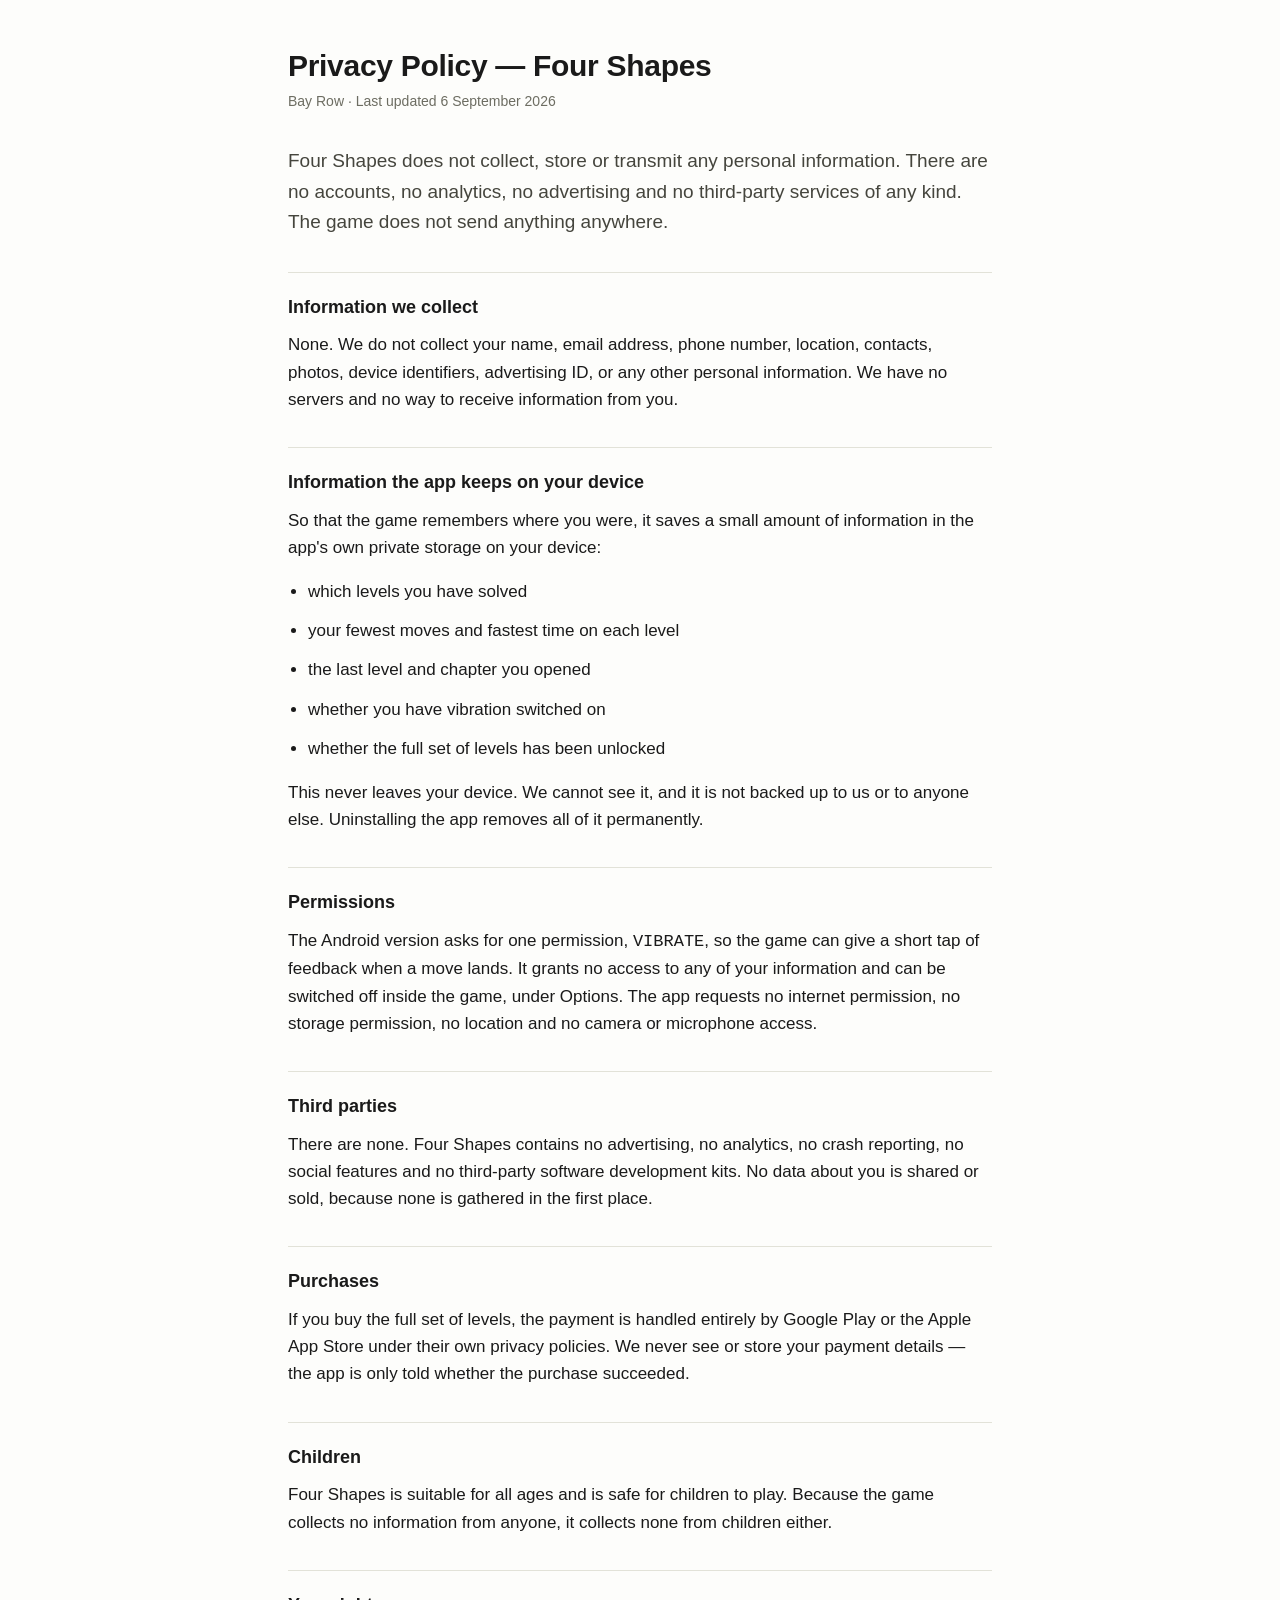
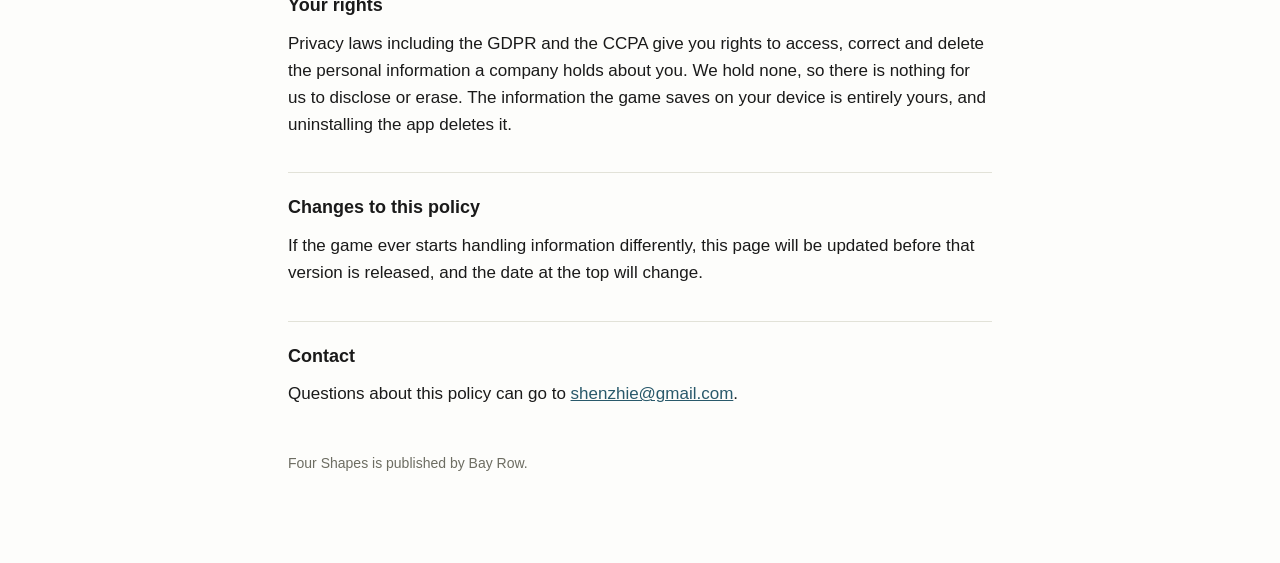
==== privacy.html @ fbc21b6e "Add files via upload" ====
<!doctype html>
<html lang="en">
<head>
<meta charset="utf-8">
<meta name="viewport" content="width=device-width,initial-scale=1">
<title>Four Shapes — Privacy Policy</title>
<style>
  :root { color-scheme: light dark; }
  body {
    margin: 0 auto; padding: 48px 22px 90px; max-width: 44rem;
    font: 17px/1.6 -apple-system, BlinkMacSystemFont, "Segoe UI", Roboto, Helvetica, Arial, sans-serif;
    color: #1a1a1a; background: #fdfdfb;
  }
  @media (prefers-color-scheme: dark) {
    body { color: #e9e9e4; background: #16160f; }
    a { color: #7fb8c6; }
    .lead { color: #b6b6ac !important; }
    h2 { border-color: #33332a !important; }
    .meta { color: #85857a !important; }
  }
  h1 { font-size: 30px; line-height: 1.2; margin: 0 0 6px; letter-spacing: -0.01em; }
  .meta { color: #6d6d62; font-size: 14px; margin: 0 0 34px; }
  .lead { font-size: 19px; color: #45453d; margin: 0 0 34px; }
  h2 { font-size: 18px; margin: 34px 0 10px; padding-top: 20px; border-top: 1px solid #e2e2d8; }
  p, li { margin: 0 0 12px; }
  ul { padding-left: 1.25rem; }
  a { color: #29596b; }
  footer { margin-top: 44px; font-size: 14px; color: #6d6d62; }
</style>
</head>
<body>

<h1>Privacy Policy — Four Shapes</h1>
<p class="meta">Bay Row · Last updated 6 September 2026</p>

<p class="lead">Four Shapes does not collect, store or transmit any personal
information. There are no accounts, no analytics, no advertising and no
third-party services of any kind. The game does not send anything anywhere.</p>

<h2>Information we collect</h2>
<p>None. We do not collect your name, email address, phone number, location,
contacts, photos, device identifiers, advertising ID, or any other personal
information. We have no servers and no way to receive information from you.</p>

<h2>Information the app keeps on your device</h2>
<p>So that the game remembers where you were, it saves a small amount of
information in the app's own private storage on your device:</p>
<ul>
  <li>which levels you have solved</li>
  <li>your fewest moves and fastest time on each level</li>
  <li>the last level and chapter you opened</li>
  <li>whether you have vibration switched on</li>
  <li>whether the full set of levels has been unlocked</li>
</ul>
<p>This never leaves your device. We cannot see it, and it is not backed up to
us or to anyone else. Uninstalling the app removes all of it permanently.</p>

<h2>Permissions</h2>
<p>The Android version asks for one permission, <code>VIBRATE</code>, so the
game can give a short tap of feedback when a move lands. It grants no access to
any of your information and can be switched off inside the game, under Options.
The app requests no internet permission, no storage permission, no location and
no camera or microphone access.</p>

<h2>Third parties</h2>
<p>There are none. Four Shapes contains no advertising, no analytics, no crash
reporting, no social features and no third-party software development kits. No
data about you is shared or sold, because none is gathered in the first place.</p>

<h2>Purchases</h2>
<p>If you buy the full set of levels, the payment is handled entirely by Google
Play or the Apple App Store under their own privacy policies. We never see or
store your payment details — the app is only told whether the purchase
succeeded.</p>

<h2>Children</h2>
<p>Four Shapes is suitable for all ages and is safe for children to play. Because
the game collects no information from anyone, it collects none from children
either.</p>

<h2>Your rights</h2>
<p>Privacy laws including the GDPR and the CCPA give you rights to access,
correct and delete the personal information a company holds about you. We hold
none, so there is nothing for us to disclose or erase. The information the game
saves on your device is entirely yours, and uninstalling the app deletes it.</p>

<h2>Changes to this policy</h2>
<p>If the game ever starts handling information differently, this page will be
updated before that version is released, and the date at the top will change.</p>

<h2>Contact</h2>
<p>Questions about this policy can go to
<a href="mailto:shenzhie@gmail.com">shenzhie@gmail.com</a>.</p>

<footer>Four Shapes is published by Bay Row.</footer>

</body>
</html>
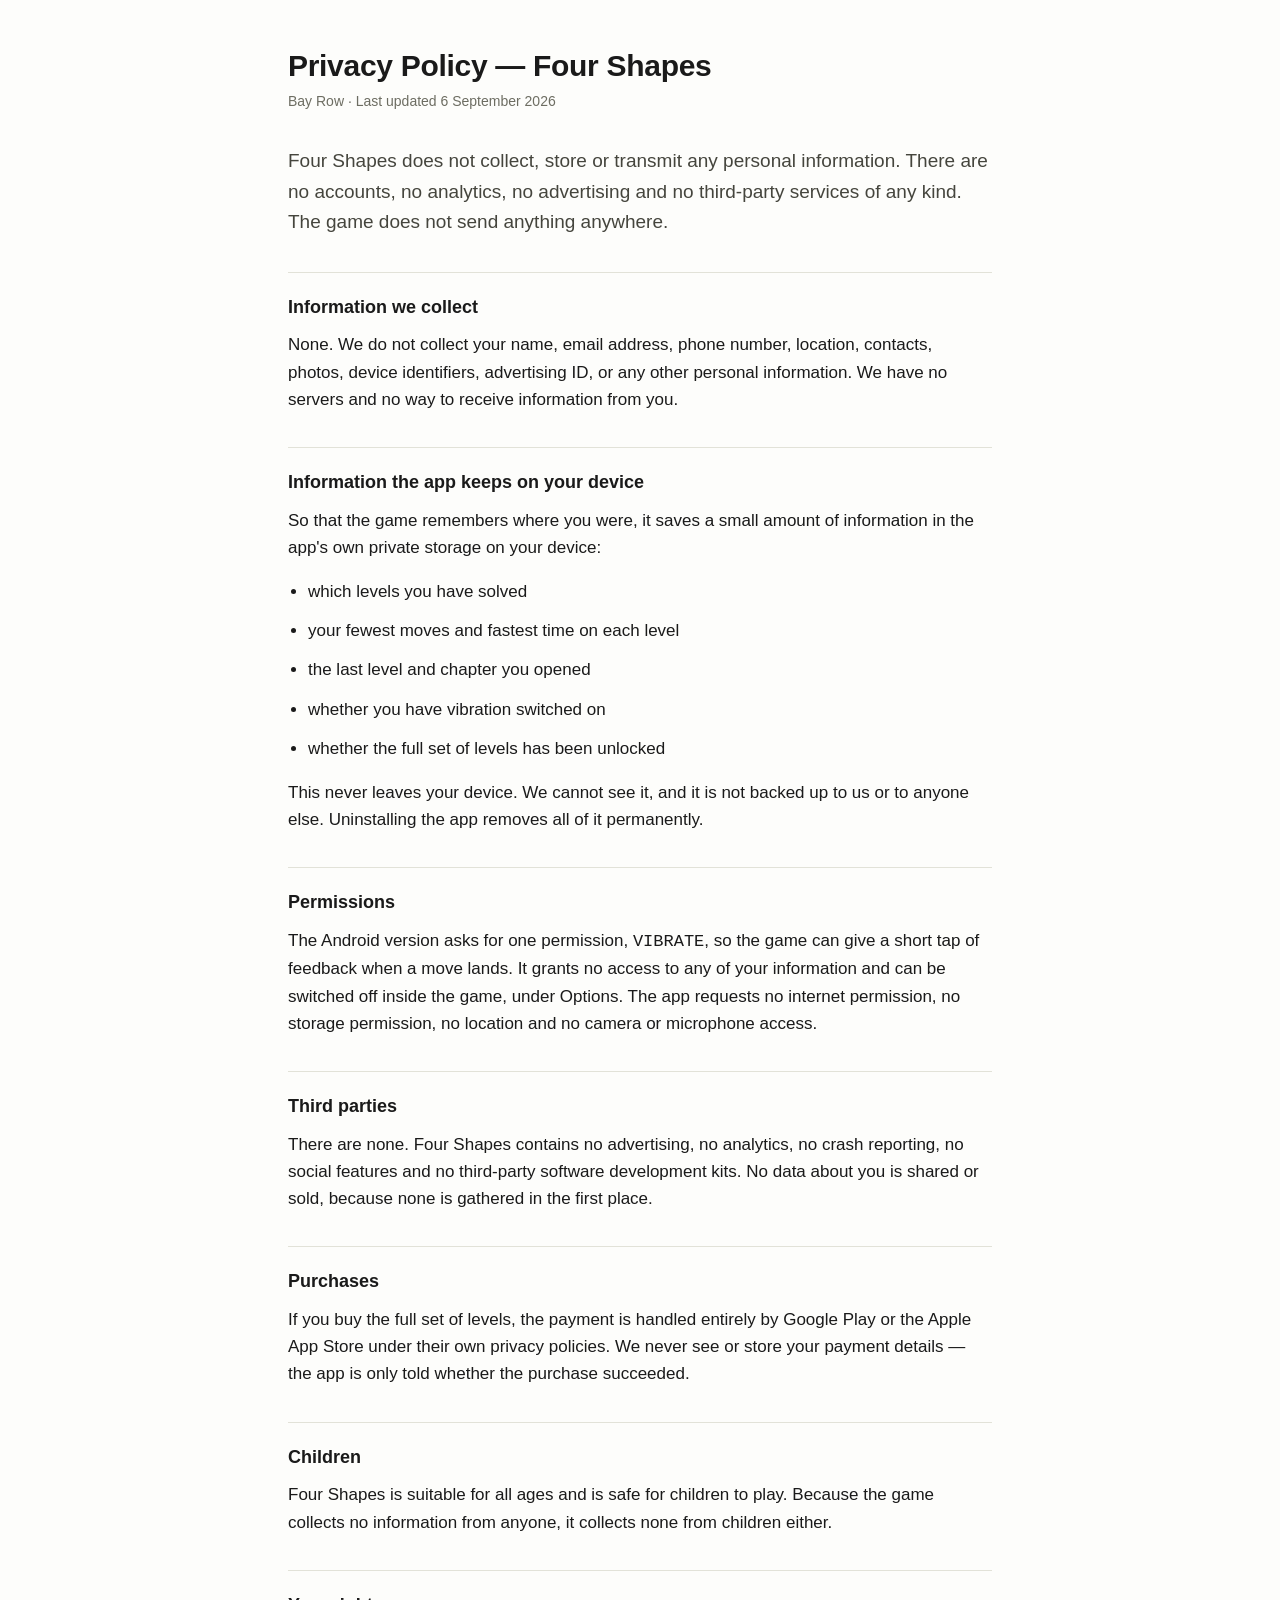
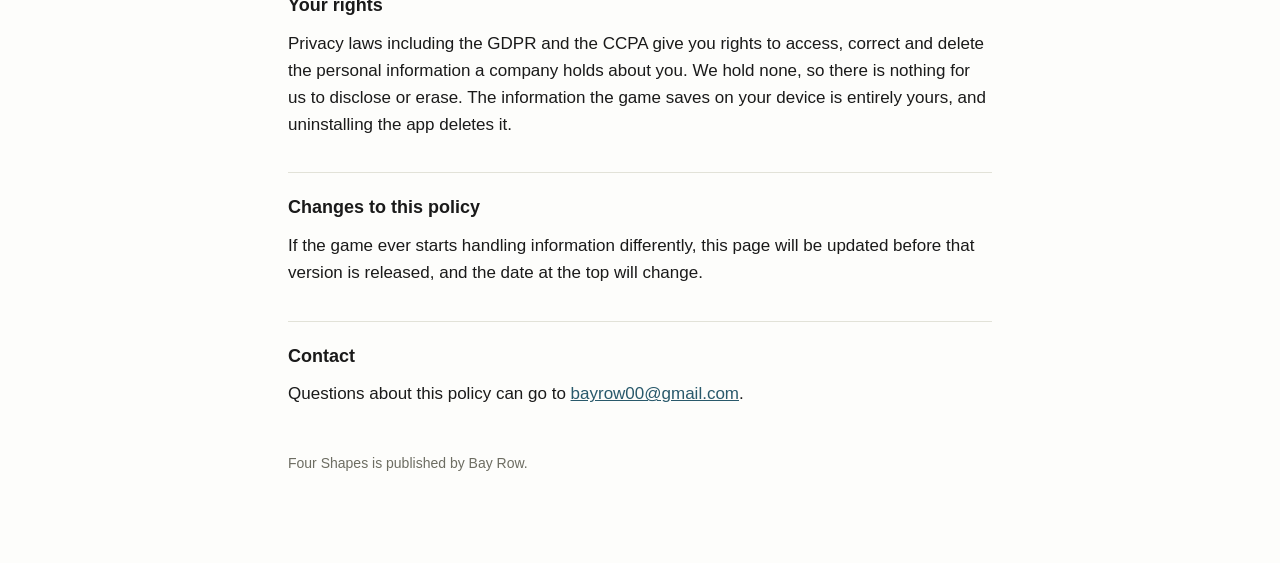
==== commit 8dd2b332: "Update contact email in privacy policy" ====
--- a/privacy.html
+++ b/privacy.html
@@ -90,7 +90,7 @@
 
 <h2>Contact</h2>
 <p>Questions about this policy can go to
-<a href="mailto:shenzhie@gmail.com">shenzhie@gmail.com</a>.</p>
+<a href="mailto:shenzhie@gmail.com">bayrow00@gmail.com</a>.</p>
 
 <footer>Four Shapes is published by Bay Row.</footer>
 
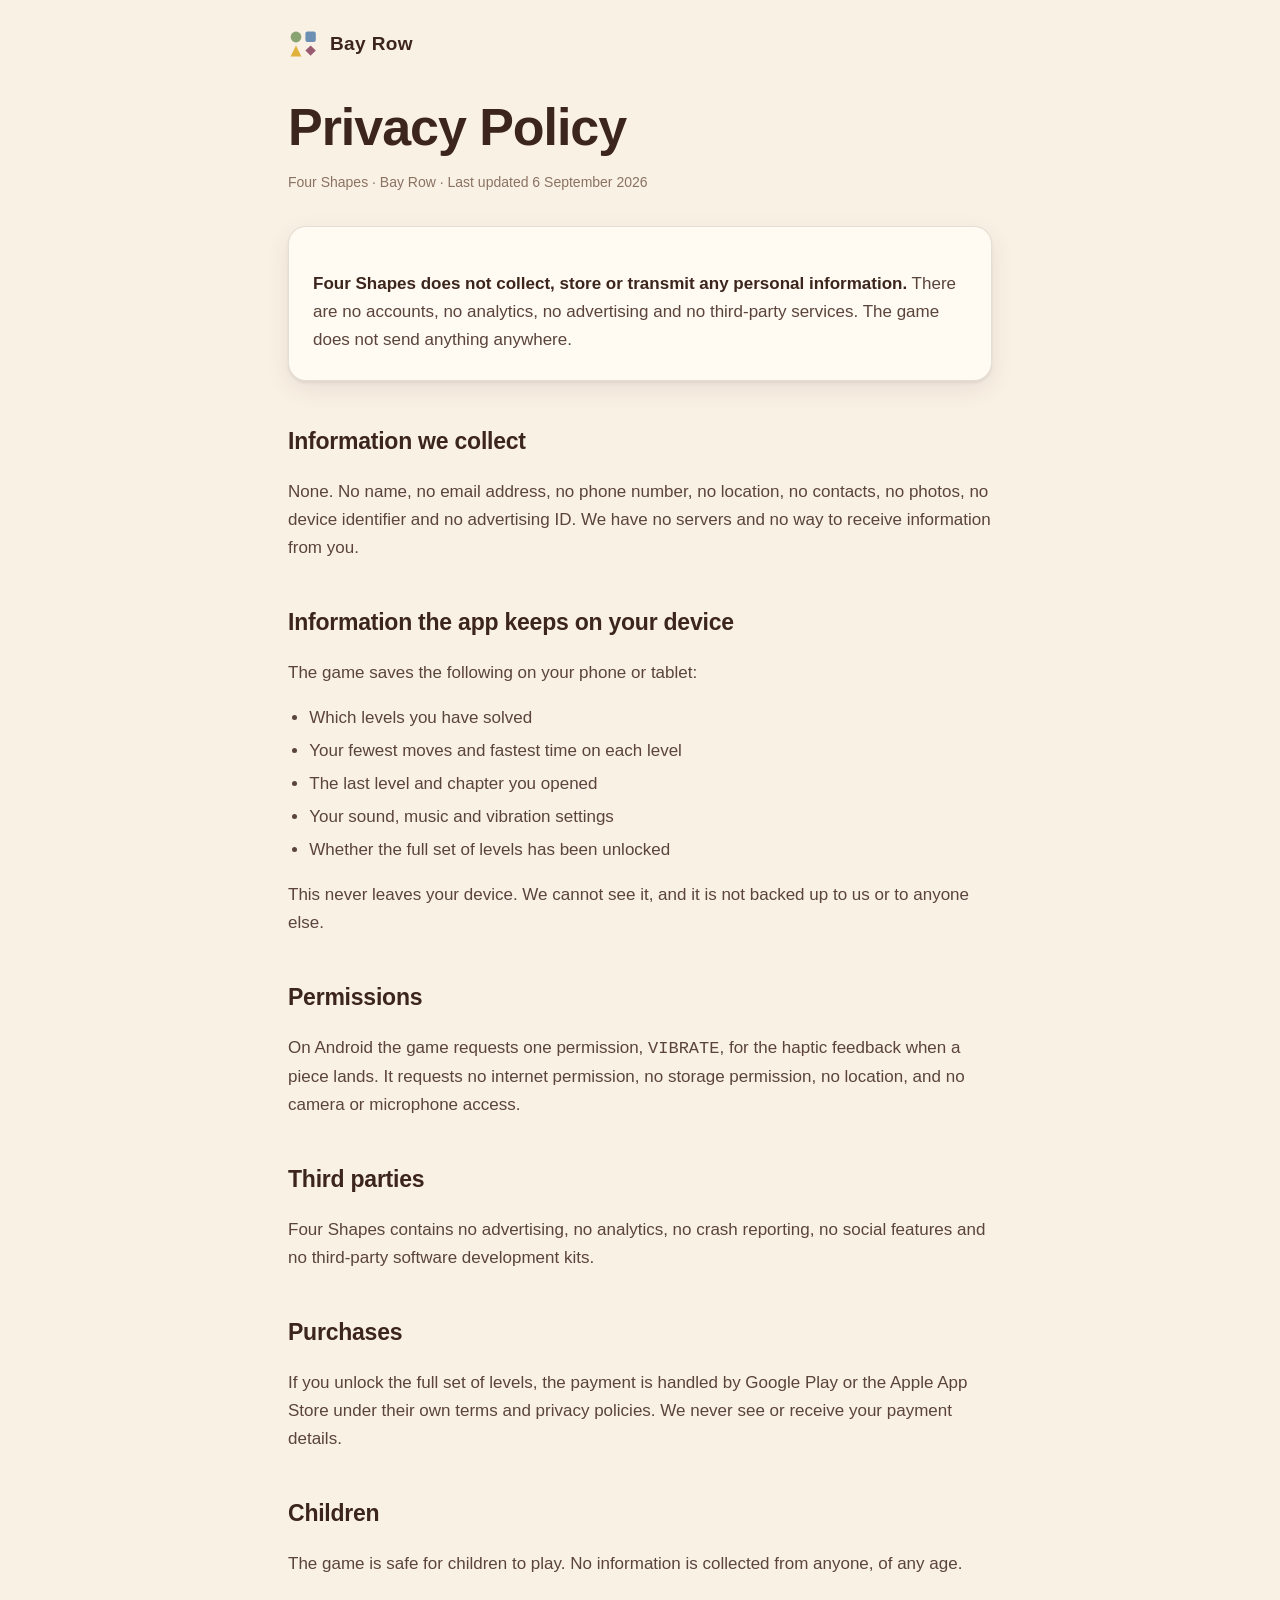
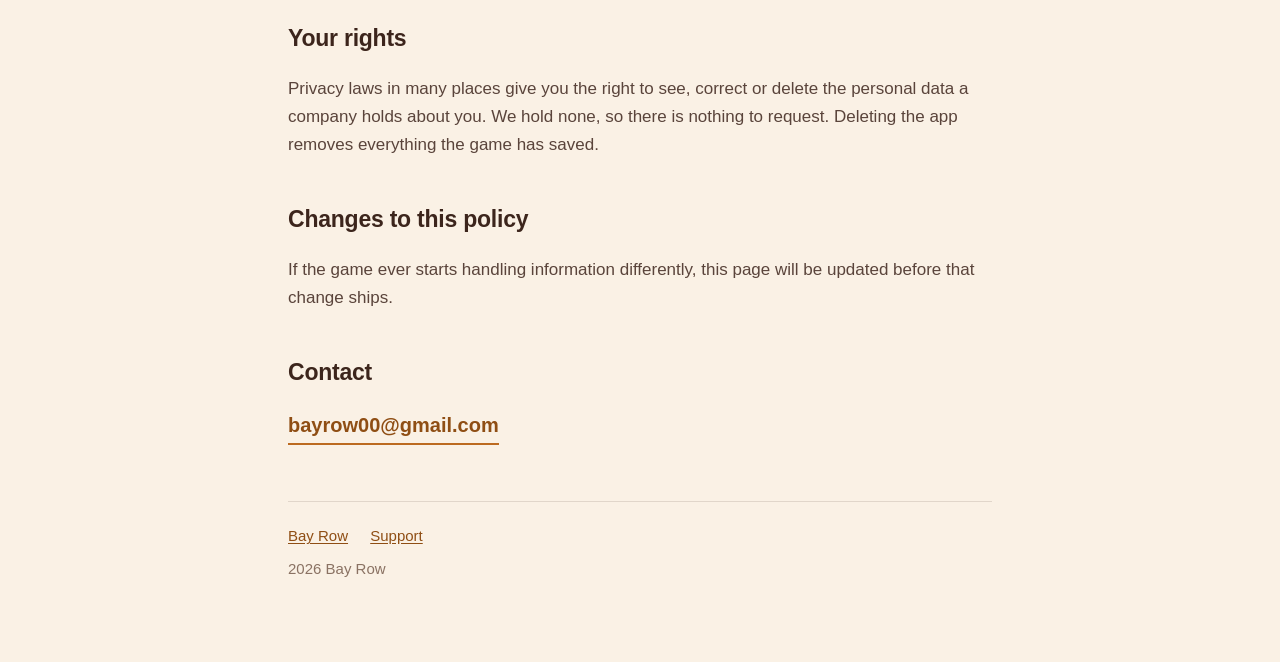
==== commit c35bb1c3: "Add files via upload" ====
--- a/privacy.html
+++ b/privacy.html
@@ -1,98 +1,96 @@
-<!doctype html>
+<!DOCTYPE html>
 <html lang="en">
 <head>
 <meta charset="utf-8">
-<meta name="viewport" content="width=device-width,initial-scale=1">
-<title>Four Shapes — Privacy Policy</title>
-<style>
-  :root { color-scheme: light dark; }
-  body {
-    margin: 0 auto; padding: 48px 22px 90px; max-width: 44rem;
-    font: 17px/1.6 -apple-system, BlinkMacSystemFont, "Segoe UI", Roboto, Helvetica, Arial, sans-serif;
-    color: #1a1a1a; background: #fdfdfb;
-  }
-  @media (prefers-color-scheme: dark) {
-    body { color: #e9e9e4; background: #16160f; }
-    a { color: #7fb8c6; }
-    .lead { color: #b6b6ac !important; }
-    h2 { border-color: #33332a !important; }
-    .meta { color: #85857a !important; }
-  }
-  h1 { font-size: 30px; line-height: 1.2; margin: 0 0 6px; letter-spacing: -0.01em; }
-  .meta { color: #6d6d62; font-size: 14px; margin: 0 0 34px; }
-  .lead { font-size: 19px; color: #45453d; margin: 0 0 34px; }
-  h2 { font-size: 18px; margin: 34px 0 10px; padding-top: 20px; border-top: 1px solid #e2e2d8; }
-  p, li { margin: 0 0 12px; }
-  ul { padding-left: 1.25rem; }
-  a { color: #29596b; }
-  footer { margin-top: 44px; font-size: 14px; color: #6d6d62; }
-</style>
+<meta name="viewport" content="width=device-width, initial-scale=1">
+<title>Privacy Policy — Four Shapes</title>
+<meta name="description" content="Four Shapes does not collect, store or transmit any personal information.">
+<meta name="color-scheme" content="light dark">
+<link rel="stylesheet" href="style.css">
 </head>
 <body>
+<div class="wrap">
 
-<h1>Privacy Policy — Four Shapes</h1>
-<p class="meta">Bay Row · Last updated 6 September 2026</p>
+<header class="bar">
+  <a href="./">
+    <svg width="30" height="30" viewBox="0 0 30 30" aria-hidden="true">
+      <circle cx="8" cy="8" r="5.4" fill="#8AA372"/>
+      <rect x="17.4" y="2.6" width="10.4" height="10.4" rx="2" fill="#6E8FB4"/>
+      <path d="M8 16.6 13.4 27.4 2.6 27.4Z" fill="#E0B23C"/>
+      <path d="M22.6 16.4 27.8 21.6 22.6 26.8 17.4 21.6Z" fill="#9A5A70"/>
+    </svg>
+    <span class="name">Bay Row</span>
+  </a>
+</header>
 
-<p class="lead">Four Shapes does not collect, store or transmit any personal
-information. There are no accounts, no analytics, no advertising and no
-third-party services of any kind. The game does not send anything anywhere.</p>
+<h1>Privacy Policy</h1>
+<p class="stamp">Four Shapes · Bay Row · Last updated 6 September 2026</p>
+
+<div class="card">
+  <p><strong>Four Shapes does not collect, store or transmit any
+  personal information.</strong> There are no accounts, no analytics, no
+  advertising and no third-party services. The game does not send
+  anything anywhere.</p>
+</div>
 
 <h2>Information we collect</h2>
-<p>None. We do not collect your name, email address, phone number, location,
-contacts, photos, device identifiers, advertising ID, or any other personal
-information. We have no servers and no way to receive information from you.</p>
+<p>None. No name, no email address, no phone number, no location, no
+contacts, no photos, no device identifier and no advertising ID. We have
+no servers and no way to receive information from you.</p>
 
 <h2>Information the app keeps on your device</h2>
-<p>So that the game remembers where you were, it saves a small amount of
-information in the app's own private storage on your device:</p>
+<p>The game saves the following on your phone or tablet:</p>
 <ul>
-  <li>which levels you have solved</li>
-  <li>your fewest moves and fastest time on each level</li>
-  <li>the last level and chapter you opened</li>
-  <li>whether you have vibration switched on</li>
-  <li>whether the full set of levels has been unlocked</li>
+  <li>Which levels you have solved</li>
+  <li>Your fewest moves and fastest time on each level</li>
+  <li>The last level and chapter you opened</li>
+  <li>Your sound, music and vibration settings</li>
+  <li>Whether the full set of levels has been unlocked</li>
 </ul>
-<p>This never leaves your device. We cannot see it, and it is not backed up to
-us or to anyone else. Uninstalling the app removes all of it permanently.</p>
+<p>This never leaves your device. We cannot see it, and it is not
+backed up to us or to anyone else.</p>
 
 <h2>Permissions</h2>
-<p>The Android version asks for one permission, <code>VIBRATE</code>, so the
-game can give a short tap of feedback when a move lands. It grants no access to
-any of your information and can be switched off inside the game, under Options.
-The app requests no internet permission, no storage permission, no location and
-no camera or microphone access.</p>
+<p>On Android the game requests one permission, <code>VIBRATE</code>,
+for the haptic feedback when a piece lands. It requests no internet
+permission, no storage permission, no location, and no camera or
+microphone access.</p>
 
 <h2>Third parties</h2>
-<p>There are none. Four Shapes contains no advertising, no analytics, no crash
-reporting, no social features and no third-party software development kits. No
-data about you is shared or sold, because none is gathered in the first place.</p>
+<p>Four Shapes contains no advertising, no analytics, no crash
+reporting, no social features and no third-party software development
+kits.</p>
 
 <h2>Purchases</h2>
-<p>If you buy the full set of levels, the payment is handled entirely by Google
-Play or the Apple App Store under their own privacy policies. We never see or
-store your payment details — the app is only told whether the purchase
-succeeded.</p>
+<p>If you unlock the full set of levels, the payment is handled by
+Google Play or the Apple App Store under their own terms and privacy
+policies. We never see or receive your payment details.</p>
 
 <h2>Children</h2>
-<p>Four Shapes is suitable for all ages and is safe for children to play. Because
-the game collects no information from anyone, it collects none from children
-either.</p>
+<p>The game is safe for children to play. No information is collected
+from anyone, of any age.</p>
 
 <h2>Your rights</h2>
-<p>Privacy laws including the GDPR and the CCPA give you rights to access,
-correct and delete the personal information a company holds about you. We hold
-none, so there is nothing for us to disclose or erase. The information the game
-saves on your device is entirely yours, and uninstalling the app deletes it.</p>
+<p>Privacy laws in many places give you the right to see, correct or
+delete the personal data a company holds about you. We hold none, so
+there is nothing to request. Deleting the app removes everything the
+game has saved.</p>
 
 <h2>Changes to this policy</h2>
-<p>If the game ever starts handling information differently, this page will be
-updated before that version is released, and the date at the top will change.</p>
+<p>If the game ever starts handling information differently, this page
+will be updated before that change ships.</p>
 
 <h2>Contact</h2>
-<p>Questions about this policy can go to
-<a href="mailto:shenzhie@gmail.com">bayrow00@gmail.com</a>.</p>
+<p><a class="mail" href="mailto:bayrow00@gmail.com">bayrow00@gmail.com</a></p>
 
-<footer>Four Shapes is published by Bay Row.</footer>
+<footer>
+  <nav>
+    <a href="./">Bay Row</a>
+    <a href="support.html">Support</a>
+  </nav>
+  2026 Bay Row
+</footer>
 
+</div>
 </body>
 </html>
--- a/style.css
+++ b/style.css
@@ -0,0 +1,182 @@
+/* Bay Row — one stylesheet for all three pages.
+   Colours are lifted from the game itself so the site and the store
+   screenshots read as the same object. No fonts are loaded from anywhere:
+   a webfont on a three-page support site costs a round trip and buys
+   nothing that the system stack does not already give us. */
+
+:root {
+    --paper:  #FAF1E5;   /* the game's page */
+    --card:   #FFFAF2;   /* a sheet laid on top of it */
+    --ink:    #3C251C;
+    --ink2:   #5A443B;
+    --ink3:   #8A7263;
+    --accent: #BC6A20;   /* the board frame */
+    --link:   #8F4E14;   /* darker: the accent itself is only 3.6:1 on paper */
+    --edge:   rgba(60, 37, 28, 0.13);
+    --shadow: 0 2px 3px rgba(60, 37, 28, 0.07), 0 8px 24px rgba(60, 37, 28, 0.09);
+}
+
+@media (prefers-color-scheme: dark) {
+    :root {
+        --paper:  #1B1924;
+        --card:   #23202E;
+        --ink:    #EDE3D4;
+        --ink2:   #C9BCAC;
+        --ink3:   #9A8F86;
+        --accent: #D07C2E;
+        --link:   #E08A3C;
+        --edge:   rgba(237, 227, 212, 0.14);
+        --shadow: 0 2px 3px rgba(0, 0, 0, 0.3), 0 8px 24px rgba(0, 0, 0, 0.35);
+    }
+}
+
+* { box-sizing: border-box; }
+
+html { -webkit-text-size-adjust: 100%; }
+
+body {
+    margin: 0;
+    padding: 0 20px 80px;
+    background: var(--paper);
+    /* the faintest suggestion of fibre — two offset dot grids, which is as
+       close to the game's paper as CSS gets without shipping an image */
+    background-image:
+        radial-gradient(circle at 1px 1px, var(--edge) 0.5px, transparent 0),
+        radial-gradient(circle at 7px 5px, var(--edge) 0.5px, transparent 0);
+    background-size: 14px 14px, 14px 14px;
+    color: var(--ink);
+    font: 17px/1.65 ui-sans-serif, -apple-system, BlinkMacSystemFont,
+          "Segoe UI", Roboto, "Helvetica Neue", Arial, sans-serif;
+}
+
+.wrap { max-width: 44rem; margin: 0 auto; }
+
+/* ---------------------------------------------------------- masthead */
+
+header.bar {
+    display: flex;
+    align-items: center;
+    gap: 12px;
+    padding: 28px 0 8px;
+}
+
+header.bar a {
+    display: flex;
+    align-items: center;
+    gap: 12px;
+    text-decoration: none;
+    color: var(--ink);
+}
+
+header.bar svg { display: block; }
+
+header.bar .name {
+    font-size: 19px;
+    font-weight: 700;
+    letter-spacing: 0.02em;
+}
+
+/* ------------------------------------------------------------- type */
+
+h1 {
+    font-size: clamp(34px, 8vw, 52px);
+    line-height: 1.1;
+    letter-spacing: -0.02em;
+    margin: 32px 0 14px;
+}
+
+h2 {
+    font-size: 23px;
+    letter-spacing: -0.01em;
+    margin: 42px 0 10px;
+}
+
+h3 {
+    font-size: 18px;
+    margin: 28px 0 6px;
+}
+
+p, li { color: var(--ink2); }
+
+.lede {
+    font-size: 20px;
+    line-height: 1.55;
+    color: var(--ink2);
+    margin-bottom: 28px;
+}
+
+.stamp {
+    font-size: 14px;
+    color: var(--ink3);
+    margin: 0 0 32px;
+}
+
+a { color: var(--link); text-underline-offset: 2px; }
+a:hover { text-decoration: none; }
+
+ul { padding-left: 1.25em; }
+li { margin: 5px 0; }
+
+strong { color: var(--ink); }
+
+/* ------------------------------------------------------------- cards */
+
+.card {
+    background: var(--card);
+    border: 1px solid var(--edge);
+    border-radius: 18px;
+    box-shadow: var(--shadow);
+    padding: 26px 24px;
+    margin: 26px 0;
+}
+
+.card h2:first-child, .card h3:first-child { margin-top: 0; }
+.card > :last-child { margin-bottom: 0; }
+
+/* the four traits, as chips — the same four claims the store listing makes */
+.chips {
+    display: flex;
+    flex-wrap: wrap;
+    gap: 8px;
+    padding: 0;
+    margin: 20px 0 0;
+    list-style: none;
+}
+
+.chips li {
+    margin: 0;
+    font-size: 14px;
+    font-weight: 600;
+    color: var(--ink2);
+    background: var(--paper);
+    border: 1px solid var(--edge);
+    border-radius: 999px;
+    padding: 6px 13px;
+}
+
+/* ------------------------------------------------------------ e-mail */
+
+.mail {
+    display: inline-block;
+    font-size: 20px;
+    font-weight: 700;
+    color: var(--link);
+    text-decoration: none;
+    border-bottom: 2px solid var(--accent);
+    padding-bottom: 1px;
+}
+
+.mail:hover { border-bottom-color: var(--link); }
+
+/* ------------------------------------------------------------ footer */
+
+footer {
+    margin-top: 56px;
+    padding-top: 22px;
+    border-top: 1px solid var(--edge);
+    font-size: 15px;
+    color: var(--ink3);
+}
+
+footer nav { margin-bottom: 8px; }
+footer nav a { margin-right: 18px; }
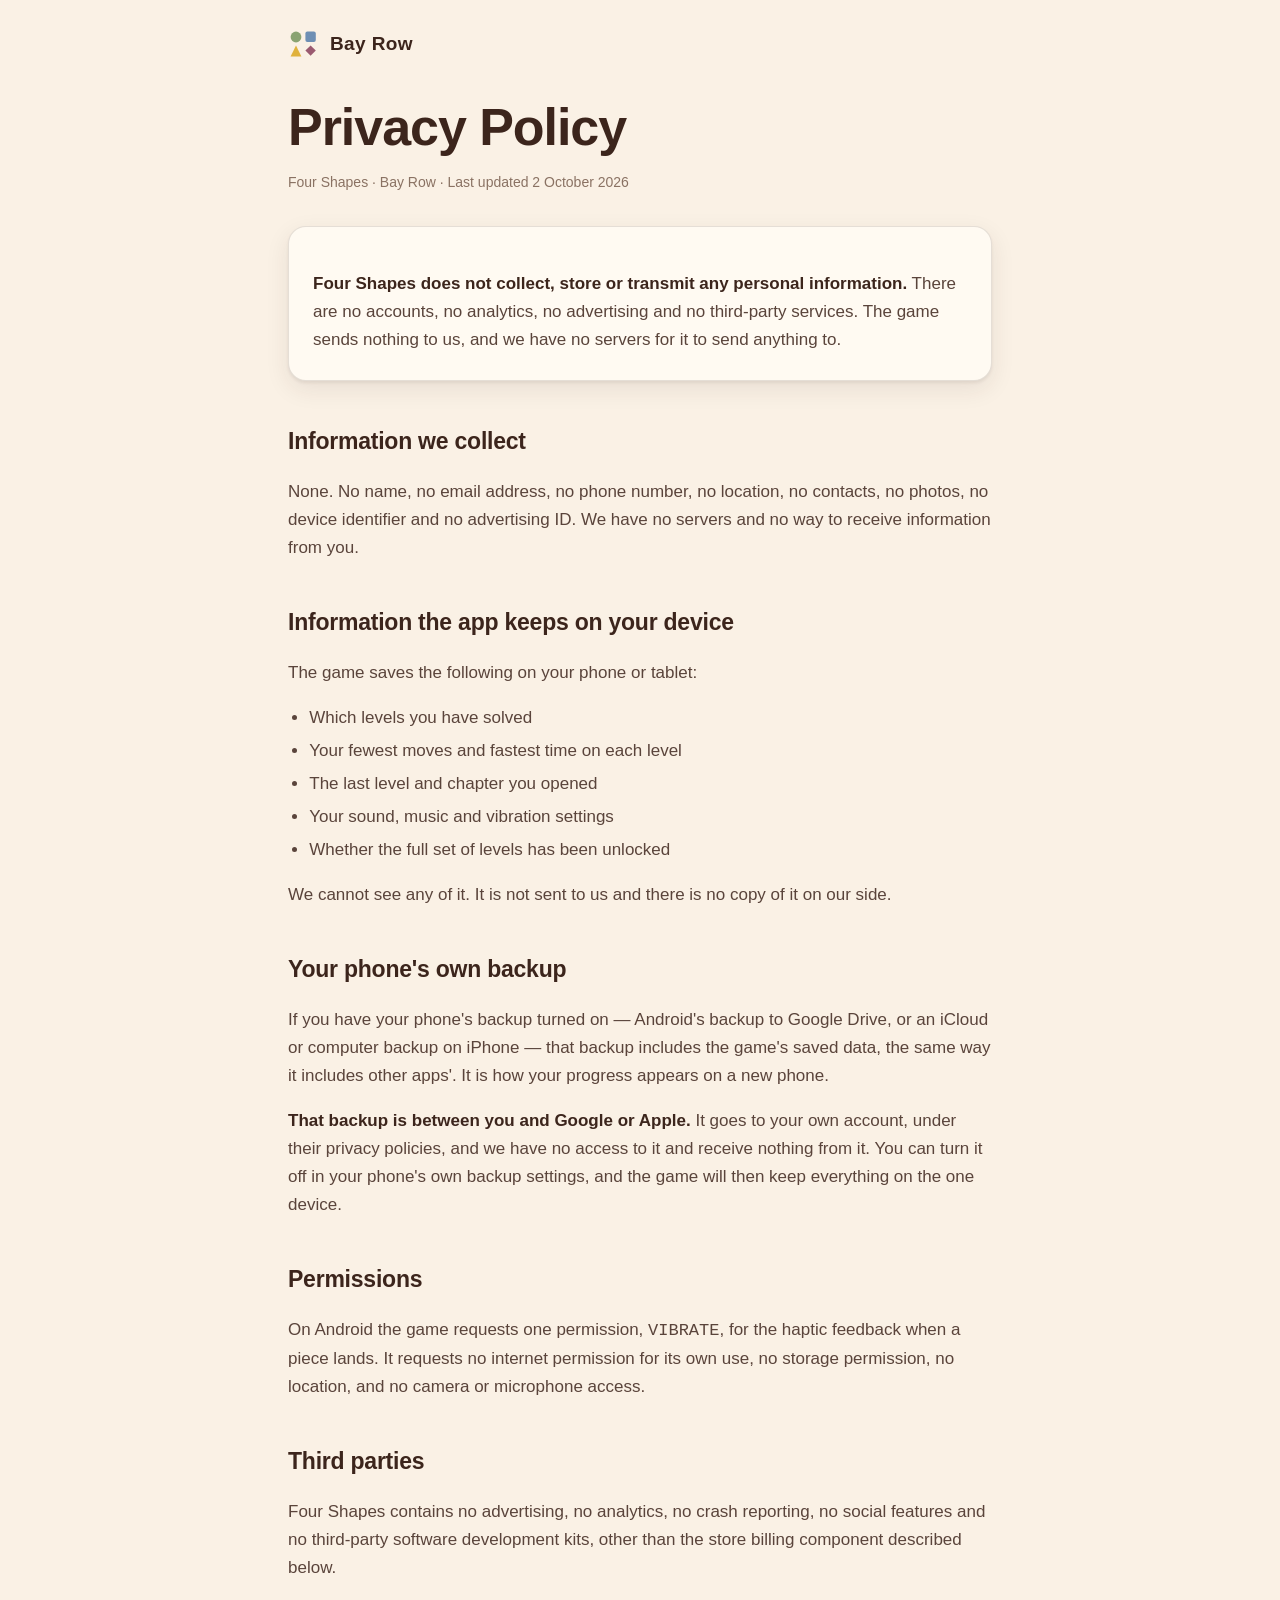
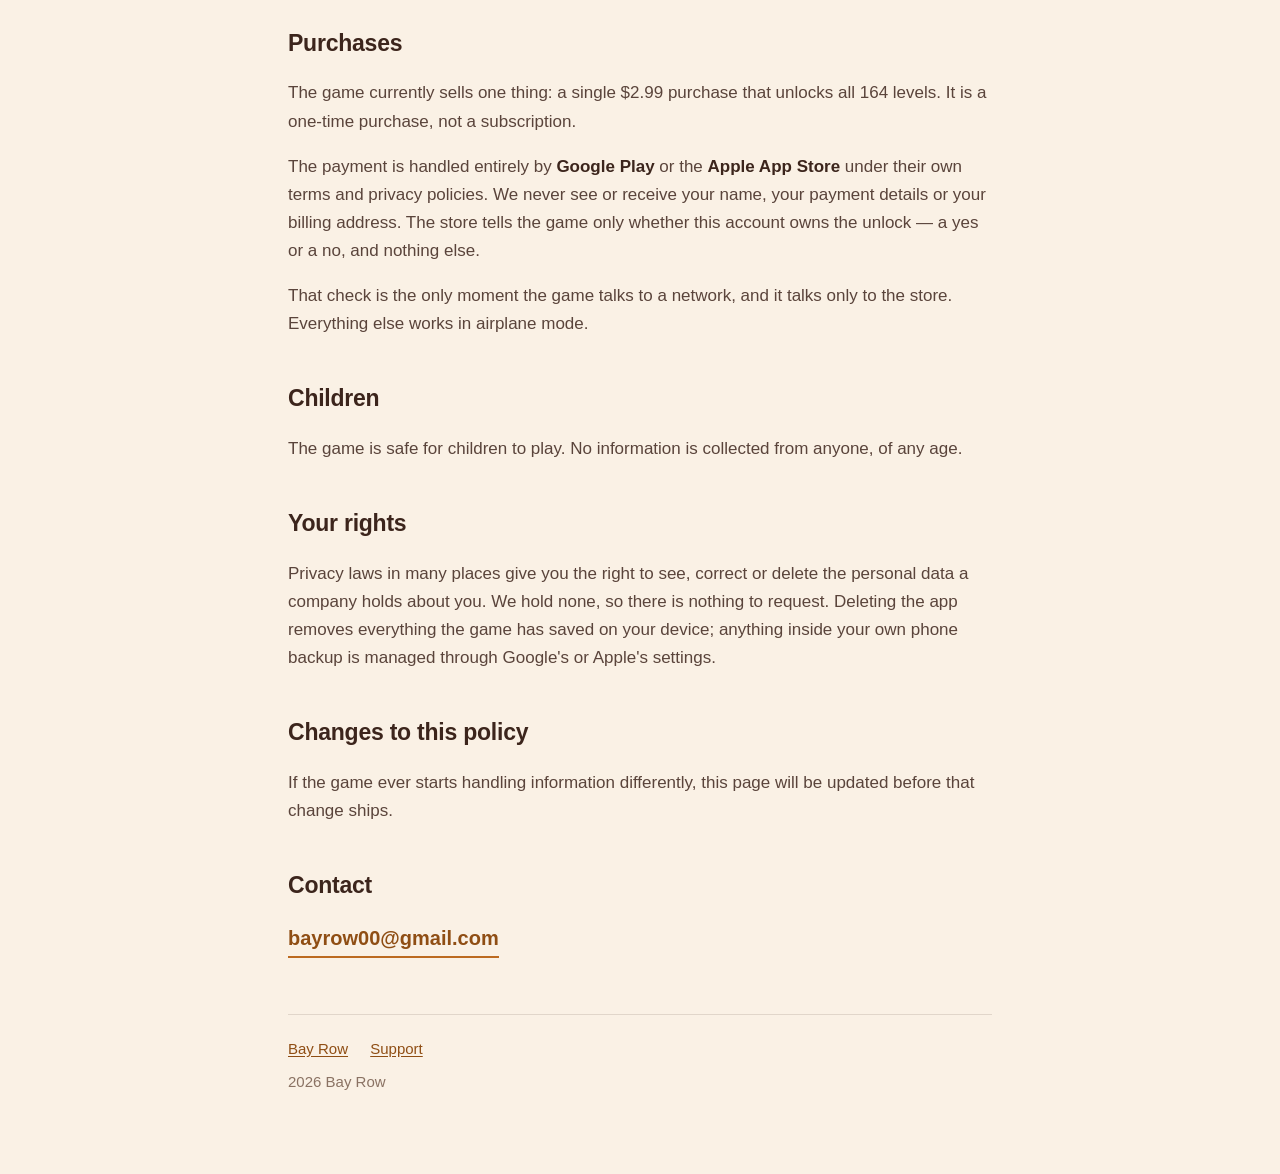
==== commit c7f841ea: "Add files via upload" ====
--- a/privacy.html
+++ b/privacy.html
@@ -24,13 +24,13 @@
 </header>
 
 <h1>Privacy Policy</h1>
-<p class="stamp">Four Shapes · Bay Row · Last updated 6 September 2026</p>
+<p class="stamp">Four Shapes · Bay Row · Last updated 2 October 2026</p>
 
 <div class="card">
   <p><strong>Four Shapes does not collect, store or transmit any
   personal information.</strong> There are no accounts, no analytics, no
-  advertising and no third-party services. The game does not send
-  anything anywhere.</p>
+  advertising and no third-party services. The game sends nothing to us,
+  and we have no servers for it to send anything to.</p>
 </div>
 
 <h2>Information we collect</h2>
@@ -47,24 +47,42 @@
   <li>Your sound, music and vibration settings</li>
   <li>Whether the full set of levels has been unlocked</li>
 </ul>
-<p>This never leaves your device. We cannot see it, and it is not
-backed up to us or to anyone else.</p>
+<p>We cannot see any of it. It is not sent to us and there is no copy
+of it on our side.</p>
+
+<h2>Your phone's own backup</h2>
+<p>If you have your phone's backup turned on — Android's backup to
+Google Drive, or an iCloud or computer backup on iPhone — that backup
+includes the game's saved data, the same way it includes other apps'.
+It is how your progress appears on a new phone.</p>
+<p><strong>That backup is between you and Google or Apple.</strong> It
+goes to your own account, under their privacy policies, and we have no
+access to it and receive nothing from it. You can turn it off in your
+phone's own backup settings, and the game will then keep everything on
+the one device.</p>
 
 <h2>Permissions</h2>
 <p>On Android the game requests one permission, <code>VIBRATE</code>,
 for the haptic feedback when a piece lands. It requests no internet
-permission, no storage permission, no location, and no camera or
-microphone access.</p>
+permission for its own use, no storage permission, no location, and no
+camera or microphone access.</p>
 
 <h2>Third parties</h2>
 <p>Four Shapes contains no advertising, no analytics, no crash
 reporting, no social features and no third-party software development
-kits.</p>
+kits, other than the store billing component described below.</p>
 
 <h2>Purchases</h2>
-<p>If you unlock the full set of levels, the payment is handled by
-Google Play or the Apple App Store under their own terms and privacy
-policies. We never see or receive your payment details.</p>
+<p>The game currently sells one thing: a single $2.99 purchase that
+unlocks all 164 levels. It is a one-time purchase, not a
+subscription.</p>
+<p>The payment is handled entirely by <strong>Google Play</strong> or
+the <strong>Apple App Store</strong> under their own terms and privacy
+policies. We never see or receive your name, your payment details or
+your billing address. The store tells the game only whether this
+account owns the unlock — a yes or a no, and nothing else.</p>
+<p>That check is the only moment the game talks to a network, and it
+talks only to the store. Everything else works in airplane mode.</p>
 
 <h2>Children</h2>
 <p>The game is safe for children to play. No information is collected
@@ -74,7 +92,8 @@
 <p>Privacy laws in many places give you the right to see, correct or
 delete the personal data a company holds about you. We hold none, so
 there is nothing to request. Deleting the app removes everything the
-game has saved.</p>
+game has saved on your device; anything inside your own phone backup is
+managed through Google's or Apple's settings.</p>
 
 <h2>Changes to this policy</h2>
 <p>If the game ever starts handling information differently, this page
